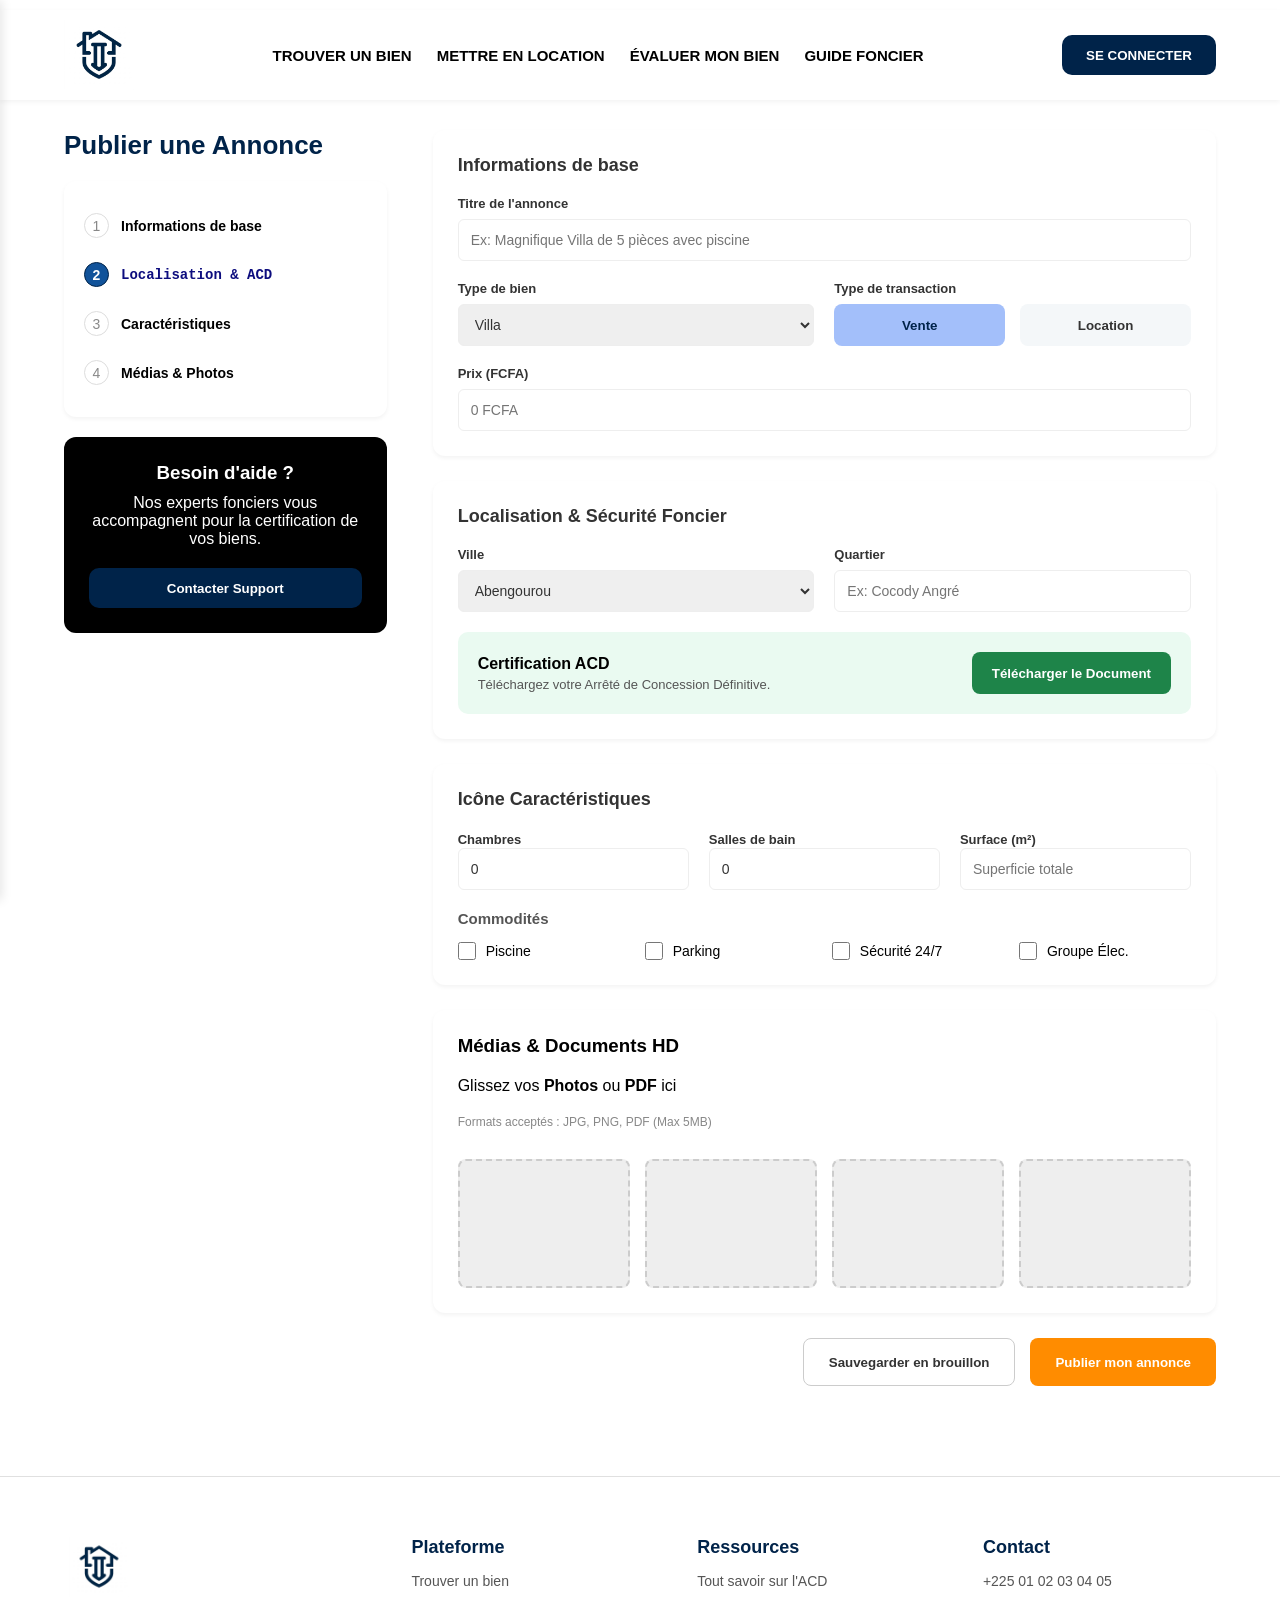
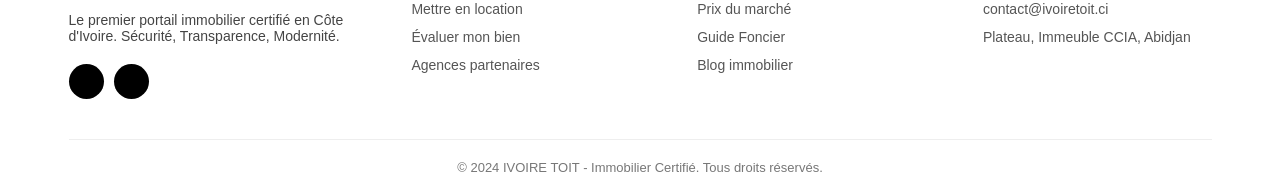
====  Mettre_en _ocation.html @ 715c49f6 "ojgo" ====
<!DOCTYPE html>
<html lang="en">

<head>
    <meta charset="UTF-8">
    <meta name="viewport" content="width=device-width, initial-scale=1.0">
    <title>IVOIRE_IMMO</title>
    <link rel="icon" type="image/png" href="./IMAGE/LOGO.png">
    <link rel="stylesheet" href="./ Mettre_en _ocation.css">
    <link rel="stylesheet" href="https://cdnjs.cloudflare.com/ajax/libs/font-awesome/6.5.1/css/all.min.css">
    <link rel="stylesheet" href="./style.css">
    <link rel="stylesheet" href="https://cdnjs.cloudflare.com/ajax/libs/font-awesome/6.5.1/css/all.min.css">
    <script src="./menu.js"></script>
</head>

<body>
    
   <header>
    <div id="Logo">
        <img src="./IMAGE/LOGO.png" alt="Logo">
    </div>
    

    <div class="nav-bas">
        <h3><a href="./index.html">TROUVER UN BIEN</a></h3>
        <h3><a href="./ Mettre_en _ocation.html" class="active">METTRE EN LOCATION</a></h3>
        <h3><a href="./evaluation.html">ÉVALUER MON BIEN</a></h3>
        <h3><a href="./GUIDE_FONCIER.html">GUIDE FONCIER</a></h3>
    </div>


    <a href="./Connexion.html" id="Connexion">
        <button>SE CONNECTER</button>
    </a>


    <a href="#" id="openBtn" class="burger-icon">
        <span></span>
        <span></span>
        <span></span>
    </a>

  
    <div id="mySidenav" class="sidenav">
        <a id="closeBtn" href="#" class="close">×</a>
        <ul>
            <li><a href="./index.html">TROUVER UN BIEN</a></li>
            <li><a href="./ Mettre_en _ocation.html"  class="active" >METTRE EN LOCATION</a></li>
            <li><a href="./evaluation.html">ÉVALUER MON BIEN</a></li>
            <li><a href="./GUIDE_FONCIER.html">GUIDE FONCIER</a></li>
            <li><a href="./Connexion.html" style="color: #002349; font-weight: bold;">SE CONNECTER</a></li>
        </ul>
            <a href="./Connexion.html" id="Connexion">
            <button>SE CONNECTER</button>
        </a>
    </div>
</header>

<div id="Univer">
    
    <div id="Martin">
        <h1>Publier une Annonce</h1>

        <div class="Bernard">
            <div class="Thomas">
                <span class="cercle">1</span>
                <p>Informations de base</p>
            </div>
            <div class="Thomas actif">
                <span class="cercle">2</span> <samp>Localisation & ACD </samp>
            </div>
            <div class="Thomas">
                <span class="cercle">3</span>
                <p>Caractéristiques</p>
            </div>
            <div class="Thomas">
                <span class="cercle">4</span>
                <p>Médias & Photos</p>
            </div>
        </div>

        <div id="Dubois">
            <h3>Besoin d'aide ?</h3>
            <p>Nos experts fonciers vous accompagnent pour la certification de vos biens.</p>
            <div id="concet">
                <button>Contacter Support</button>
            </div>
        </div>
    </div>

    <div id="Robert">
        <div class="Richard">
            <h2 class="stitre">Informations de base</h2>
            <div class="Durand_DIC">
                <label>Titre de l'annonce</label>
                <input type="text" placeholder="Ex: Magnifique Villa de 5 pièces avec piscine">
            </div>
            <div class="Petit">
                <div class="Durand">
                    <label>Type de bien</label>
                    <select>
                        <option>Villa</option>
                        <option>Appartement</option>
                    </select>
                </div>
                <div class="Durand">
                    <label>Type de transaction</label>
                    <div class="noonno">
                        <a href="" class="unique"><button type="button">Vente</button></a>
                        <a href="" class="hjv"><button type="button">Location</button></a>
                    </div>
                </div>

                <div class="Durand_DIC full-width">
                    <label>Prix (FCFA)</label>
                    <input type="text" placeholder="0 FCFA">
                </div>
            </div>
        </div>


        <div class="juniore">
            <h2 class="sous-titre">Localisation & Sécurité Foncier</h2>
            <div class="Petit">
                <div class="Durand">
                    <label>Ville</label>
                    <select>
                        <option>Abengourou</option>
                        <option>Aboisso</option>
                        <option>Abidjan</option>
                        <option>Adzopé</option>
                        <option>Agboville</option>
                        <option>Ahouabo</option>
                        <option>Bingerville</option>
                        <option>Bloléquin</option>
                        <option>Bondoukou</option>
                        <option>Bonon</option>
                        <option>Bonoua</option>
                        <option>Bouaflé</option>
                        <option>Bouaké</option>
                        <option>Boundiali</option>
                        <option>Buyo</option>
                        <option>Dabou</option>
                        <option>Daloa</option>
                        <option>Danané</option>
                        <option>Duékoué</option>
                        <option>Ferké</option>
                        <option>Gabiadji</option>
                        <option>Gagnoa</option>
                        <option>Grand-Bassam</option>
                        <option>Grand-Béreby</option>
                        <option>Grand-Zattry</option>
                        <option>Guiglo</option>
                        <option>Ivoguhé</option>
                        <option>Korhogo</option>
                        <option>Lakota</option>
                        <option>Man</option>
                        <option>Méagui</option>
                        <option>Okrouyo</option>
                        <option>Oumé</option>
                        <option>Saïoua</option>
                        <option>San-Pédro</option>
                        <option>Séguéla</option>
                        <option>Seitifla</option>
                        <option>Sinfra</option>
                        <option>Soubré</option>
                        <option>Vavoua</option>
                        <option>Yamoussoukro</option>
                        <option>Zouan-Hounien</option>
                    </select>
                </div>
                <div class="Durand">
                    <label>Quartier</label>
                    <input type="text" placeholder="Ex: Cocody Angré">
                </div>
            </div>
            <div id="Moreau">
                <div class="text">
                    <strong>Certification ACD</strong>
                    <p>Téléchargez votre Arrêté de Concession Définitive.</p>
                </div>
                <button class="btn-vert">Télécharger le Document</button>
            </div>
        </div>

        <div class="Bernard_Junior">
            <h2 class="stitre">Icône Caractéristiques</h2>

            <div class="Trio">
                <div class="Durand_Triplet">
                    <label>Chambres</label>
                    <input type="number" value="0">
                </div>
                <div class="Durand_Triplet">
                    <label>Salles de bain</label>
                    <input type="number" value="0">
                </div>
                <div class="Durand_Triplet">
                    <label>Surface (m²)</label>
                    <input type="text" placeholder="Superficie totale">
                </div>
            </div>

            <div class="wilsone">
                <h3>Commodités</h3>
                <div class="Commodites_Grid">
                    <div class="Commodite_Case"><input type="checkbox"> Piscine</div>
                    <div class="Commodite_Case"><input type="checkbox"> Parking</div>
                    <div class="Commodite_Case"><input type="checkbox"> Sécurité 24/7</div>
                    <div class="Commodite_Case"><input type="checkbox"> Groupe Élec.</div>
                </div>
            </div>
        </div>

        <div class="Bernard_flex">
            <h3>Médias & Documents HD</h3>
            <p>Glissez vos <strong>Photos</strong> ou <strong>PDF</strong> ici</p>
            <span>Formats acceptés : JPG, PNG, PDF (Max 5MB)</span>

            <div class="Grille_Photos">
                <label for="file-upload-1" class="Photo_Carre vide">
                    <input type="file" id="file-upload-1" multiple accept="image/*,.pdf" style="display:none;">
                </label>
                <label for="file-upload-2" class="Photo_Carre vide">
                    <input type="file" id="file-upload-2" multiple accept="image/*,.pdf" style="display:none;">
                </label>
                <label for="file-upload-3" class="Photo_Carre vide">
                    <input type="file" id="file-upload-3" multiple accept="image/*,.pdf" style="display:none;">
                </label>
                <label for="file-upload-4" class="Photo_Carre vide">
                    <input type="file" id="file-upload-4" multiple accept="image/*,.pdf" style="display:none;">
                </label>
            </div>
        </div>

        <div id="Roux">
            <button class="Morel Blanc">Sauvegarder en brouillon</button>
            <button class="Morel orange">Publier mon annonce</button>
        </div>
    </div>
</div>

     <footer id="PiedDePage">
        <div class="ConteneurPrincipal">
            <div class="N_guessan_Section">
                <div class="LOGZO">
                    <img src="./IMAGE/LOGO.png" alt="Ivoire Toit">
                </div>
                <p class="Description">Le premier portail immobilier certifié en Côte d'Ivoire. Sécurité, Transparence,
                    Modernité.</p>
                <div class="ReseauxSociaux">
                    <div class="RondSocial"></div>
                    <div class="RondSocial"></div>
                </div>
            </div>

            <div class="Bamba_Colonne">
                <h3>Plateforme</h3>
                <ul>
                    <li>Trouver un bien</li>
                    <li>Mettre en location</li>
                    <li>Évaluer mon bien</li>
                    <li>Agences partenaires</li>
                </ul>
            </div>

            <div class="Diomande_Colonne">
                <h3>Ressources</h3>
                <ul>
                    <li>Tout savoir sur l'ACD</li>
                    <li>Prix du marché</li>
                    <li>Guide Foncier</li>
                    <li>Blog immobilier</li>
                </ul>
            </div>

            <div class="Cisse_Colonne">
                <h3>Contact</h3>
                <ul>
                    <li>+225 01 02 03 04 05</li>
                    <li>contact@ivoiretoit.ci</li>
                    <li>Plateau, Immeuble CCIA, Abidjan</li>
                </ul>
            </div>
        </div>

        <div id="lolar">
            <p>© 2024 IVOIRE TOIT - Immobilier Certifié. Tous droits réservés.</p>
        </div>
    </footer>

</body>
</html>
----  Mettre_en _ocation.css ----
/* --- BASES & RESET --- */
* {
    box-sizing: border-box;
    margin: 0;
    padding: 0;
}

body {
    background-color: #f4f7f9;
    font-family: "Arial", sans-serif;
    min-height: 100vh;
    display: flex;
    flex-direction: column;
}

button {
    cursor: pointer;
    transition: background-color 0.3s ease;
}

/* --- HEADER --- */
header {
    min-height: 90px;
    width: 100%;
    padding: 10px 5%;
    display: flex;
    align-items: center;
    justify-content: space-between;
    background-color: white;
    box-shadow: 0 2px 5px rgba(0, 0, 0, 0.05);
    flex-wrap: wrap;
    gap: 15px;
}

#Logo {
    height: auto;
    width: 80px;
    max-height: 70px;
}

#Logo img {
    height: 100%;
    width: 100%;
    object-fit: contain;
}

.nav-bas {
    display: flex;
    justify-content: center;
    align-items: center;
    gap: 20px;
    flex-wrap: wrap;
}

.nav-bas h3 a {
    text-decoration: none;
    color: #000000;
    font-size: 14px;
    font-weight: 600;
}

#Connexion {
    height: 40px;
    width: 140px;
}

#Connexion button {
    height: 100%;
    width: 100%;
    background-color: #002349;
    color: white;
    border-radius: 10px;
    border: none;
    font-weight: bold;
}

/* --- TEXTES & ANCRES GLOBAL --- */
a {
    text-decoration: none;
}

/* --- MAIN LAYOUT (#Univer) --- */
#Univer {
    display: flex;
    justify-content: space-between;
    width: 90%;
    max-width: 1200px;
    margin: 30px auto;
    gap: 30px;
}

/* --- COLONNE GAUCHE (#Martin) --- */
#Martin {
    width: 28%;
    display: flex;
    flex-direction: column;
    gap: 20px;
}

#Martin h1 {
    font-size: 26px;
    color: #002349;
}

.Bernard {
    width: 100%;
    background-color: white;
    border-radius: 12px;
    padding: 20px;
    box-shadow: 0 2px 4px rgba(0, 0, 0, 0.05);
}

.Thomas {
    padding: 12px 0;
    display: flex;
    align-items: center;
    color: #888;
    font-size: 14px;
}

.Thomas.actif {
    color: #002349;
    font-weight: bold;
}

.Thomas p {
    font-weight: bold;
    color: #000000;
}

.Thomas samp {
    font-weight: bold;
    color: #0d0d7e;
}

.cercle {
    width: 25px;
    height: 25px;
    border: 1px solid #ddd;
    border-radius: 50%;
    display: flex;
    justify-content: center;
    align-items: center;
    margin-right: 12px;
    flex-shrink: 0;
}

.actif .cercle {
    background-color: #11539a;
    color: white;
    border-color: #002349;
}

#Dubois {
    width: 100%;
    background-color: #000000;
    color: white;
    padding: 25px;
    border-radius: 12px;
    text-align: center;
    display: flex;
    flex-direction: column;
    justify-content: center;
    gap: 10px;
}

#concet {
    height: 40px;
    width: 100%;
    margin-top: 10px;
}

#concet button {
    height: 100%;
    width: 100%;
    border-radius: 10px;
    border: none;
    background-color: #002349;
    color: white;
    font-weight: bold;
}

/* --- COLONNE DROITE (#Robert) --- */
#Robert {
    width: 68%;
    display: flex;
    flex-direction: column;
    gap: 25px;
}

.Richard,
.juniore,
.Bernard_Junior,
.Bernard_flex {
    width: 100%;
    background-color: white;
    padding: 25px;
    border-radius: 12px;
    box-shadow: 0 2px 4px rgba(0, 0, 0, 0.05);
    display: flex;
    flex-direction: column;
    gap: 20px;
}

.stitre,
.sous-titre {
    font-size: 18px;
    color: #333;
    font-weight: 600;
}

/* FORMULAIRES & INPUTS */
.Durand_DIC,
.Durand {
    width: 100%;
    display: flex;
    flex-direction: column;
    gap: 8px;
}

.Petit {
    display: grid;
    grid-template-columns: 1fr 1fr;
    gap: 20px;
    width: 100%;
}

.full-width {
    grid-column: span 2;
}

.Durand_DIC label,
.Durand label,
.Durand_Triplet label {
    font-size: 13px;
    font-weight: bold;
    color: #333;
}

.Durand_DIC input,
.Durand input,
.Durand select,
.Durand_Triplet input {
    width: 100%;
    height: 42px;
    padding: 5px 12px;
    border: 1.5px solid #eeeeee;
    border-radius: 6px;
    color: #333;
    font-size: 14px;
    outline: none;
}

/* BOUTONS TRANSACTION (Vente / Location) */
.noonno {
    display: flex;
    gap: 15px;
    width: 100%;
}

.noonno a {
    flex: 1;
}

.noonno button {
    height: 42px;
    width: 100%;
    border: none;
    border-radius: 8px;
    font-weight: bold;
    background-color: #f4f7f9;
    color: #333;
}

.unique button {
    background-color: #a3bffa;
    color: #002349;
}

/* CERTIFICATION ACD SECTION */
#Moreau {
    width: 100%;
    background-color: #eafaf1;
    border-radius: 10px;
    padding: 20px;
    display: flex;
    justify-content: space-between;
    align-items: center;
    gap: 15px;
}

#Moreau .text p {
    font-size: 13px;
    color: #555;
    margin-top: 4px;
}

.btn-vert {
    height: 42px;
    background-color: #1e8449;
    color: white;
    border: none;
    padding: 0 20px;
    border-radius: 8px;
    font-weight: bold;
    white-space: nowrap;
}

/* CARACTÉRISTIQUES (TRIO) & COMMODITÉS */
.Trio {
    display: grid;
    grid-template-columns: repeat(3, 1fr);
    gap: 20px;
    width: 100%;
}

.wilsone {
    display: flex;
    flex-direction: column;
    gap: 15px;
}

.wilsone h3 {
    font-size: 15px;
    color: #555;
    text-align: left;
}

.Commodites_Grid {
    display: grid;
    grid-template-columns: repeat(auto-fit, minmax(130px, 1fr));
    gap: 15px;
    width: 100%;
}

.Commodite_Case {
    display: flex;
    align-items: center;
    gap: 10px;
    font-size: 14px;
}

.Commodite_Case input {
    width: 18px;
    height: 18px;
}

/* MÉDIAS & PHOTOS */
.Bernard_flex span {
    font-size: 12px;
    color: #888;
}

.Grille_Photos {
    display: grid;
    grid-template-columns: repeat(4, 1fr);
    gap: 15px;
    width: 100%;
    margin-top: 10px;
}

.Photo_Carre {
    aspect-ratio: 4 / 3;
    background-color: #7c787820;
    border-radius: 8px;
    border: 2px dashed #ccc;
    cursor: pointer;
}

/* BOUTONS ACTIONS FINALES */
#Roux {
    display: flex;
    justify-content: flex-end;
    gap: 15px;
    width: 100%;
}

.Morel {
    height: 48px;
    padding: 0 25px;
    border-radius: 8px;
    font-weight: bold;
}

.Morel.Blanc {
    background-color: transparent;
    color: #333;
    border: 1px solid #ccc;
}

.Morel.orange {
    background-color: #ff8c00;
    color: white;
    border: none;
}

/* --- FOOTER --- */


/* 
   MEDIA QUERIES (REND LE CODE RESPONSIVE POUR TOUTES LES TAILLES D'ÉCRANS)
  */

@media (max-width: 1024px) {
    #Univer {
        flex-direction: column;
        width: 95%;
    }

    #Martin {
        width: 100%;
    }

    .Bernard {
        display: grid;
        grid-template-columns: repeat(2, 1fr);
        height: auto;
        gap: 10px;
    }

    #Robert {
        width: 100%;
    }

    .ConteneurPrincipal {
        grid-template-columns: repeat(2, 1fr);
    }
}


@media (max-width: 768px) {
    header {
        flex-direction: column;
        text-align: center;
        padding: 15px;
    }

    .nav-bas {
        flex-direction: column;
        gap: 10px;
    }

    .Petit {
        grid-template-columns: 1fr;
    }

    .full-width {
        grid-column: span 1;
    }

    .Bernard {
        grid-template-columns: 1fr;
    }

    #Moreau {
        flex-direction: column;
        text-align: center;
    }

    .btn-vert {
        width: 100%;
    }

    .Trio {
        grid-template-columns: 1fr;
    }

    .Grille_Photos {
        grid-template-columns: repeat(2, 1fr);
    }

    .ConteneurPrincipal {
        grid-template-columns: 1fr;
        text-align: center;
    }

    .ReseauxSociaux {
        justify-content: center;
    }

    #Roux {
        flex-direction: column-reverse;
    }

    .Morel {
        width: 100%;
    }
}

html,
body {
    max-width: 100%;
    overflow-x: hidden;
    position: relative;
}
---- style.css ----
* {
    margin: 0;
    padding: 0;
    box-sizing: border-box;
}

html,
body {
    max-width: 100%;
    overflow-x: hidden;
    position: relative;
    min-height: 100vh;
    background-color: white;
    font-family: Arial, sans-serif;
}

/* --- HEADER --- */
header {
    min-height: 90px;
    width: 100%;
    margin-top: 10px;
    display: flex;
    align-items: center;
    justify-content: space-between;
    padding: 0 5%;
}

#Logo {
    height: 70px;
    width: auto;
}

#Logo img {
    height: 100%;
    width: auto;
}

.nav-bas {
    display: flex;
    justify-content: center;
    align-items: center;
    gap: 25px;
}

.nav-bas h3 a {
    text-decoration: none;
    color: #000000;
    font-size: 15px;
    font-weight: bold;
    transition: color 0.3s;
}


#Connexion {
    width: auto;
}

#Connexion button {
    padding: 12px 24px;
    background-color: #002349;
    color: white;
    border-radius: 10px;
    border: none;
    font-weight: bold;
    cursor: pointer;
}

/* --- STYLE MENU BURGER (Invisible sur PC) --- */
#openBtn {
    display: none;
    text-decoration: none;
}

.sidenav {
    height: 100%;
    width: 250px;
    position: fixed;
    z-index: 999;
    top: 0;
    left: -250px;
    background-color: #f8f9fa;
    padding-top: 60px;
    box-shadow: 2px 0px 10px rgba(0, 0, 0, 0.1);
    transition: left 0.4s ease;
}

.sidenav ul {
    list-style-type: none;
    padding: 0;
    margin: 0;
    display: flex;
    flex-direction: column;
    gap: 0;
}

.sidenav a {
    padding: 15px 32px;
    text-decoration: none;
    font-size: 16px;
    color: #333;
    display: block;
    font-weight: bold;
    transition: 0.3s;
}

.sidenav a:hover {
    color: #d97706;
    background-color: #eee;
}

.sidenav.active {
    left: 0;
  
}

.sidenav .close {
    position: absolute;
    top: 10px;
    right: 20px;
    font-size: 36px;
    color: #000;
    cursor: pointer;
}

.burger-icon span {
    display: block;
    width: 30px;
    height: 4px;
    background-color: #002349;
    margin: 5px 0;
    border-radius: 2px;
    transition: 0.3s;
}

/* --- ACCUEIL --- */
#Acceuil {
    min-height: 600px;
    width: 100%;
    background-image: url('https://images.unsplash.com/photo-1582407947304-fd86f028f716?ixlib=rb-1.2.1&auto=format&fit=crop&w=1350&q=80');
    background-size: cover;
    background-position: center;
    margin-top: 10px;
}

#flexboxi {
    height: 100%;
    min-height: 600px;
    width: 100%;
    background-color: rgba(0, 0, 0, 0.5);
    display: flex;
    flex-direction: column;
    justify-content: center;
    align-items: center;
    color: white;
    text-align: center;
    padding: 20px;
}

#flexboxi h1 {
    font-size: 45px;
    width: 80%;
    max-width: 800px;
    margin-bottom: 20px;
}

#flexboxi p {
    font-size: 19px;
    width: 80%;
    max-width: 600px;
    margin-bottom: 40px;
}

#Barre_Recherche {
    width: 90%;
    max-width: 1100px;
    background-color: white;
    border-radius: 15px;
    display: flex;
    flex-wrap: wrap;
    justify-content: space-around;
    align-items: center;
    padding: 20px;
    gap: 15px;
}

.input_choix,
.Choix {
    width: 22%;
    min-width: 160px;
    display: flex;
    flex-direction: column;
    justify-content: center;
    text-align: left;
}

.input_choix label,
.Choix label {
    color: #000b1a;
    font-size: 12px;
    font-weight: bold;
    margin-bottom: 5px;
}

.input_choix select,
.Choix select,
.Choix input {
    font-size: 15px;
    font-weight: bold;
    color: #002349;
    border: none;
    outline: none;
    background: none;
    width: 100%;
    padding: 5px 0;
}

#Bouton-Recherche {
    width: 15%;
    min-width: 140px;
    height: 45px;
}

#Bouton-Recherche button {
    height: 100%;
    width: 100%;
    background-color: #000b1a;
    color: white;
    border: none;
    border-radius: 10px;
    cursor: pointer;
    font-weight: bold;
    font-size: 15px;
}

#Bouton-Recherche button:hover {
    background-color: #002349;
}

/* --- SECTION CONFIANCE --- */
#Section_li {
    width: 100%;
    padding: 60px 5%;
    background-color: #f9fafb;
    display: flex;
    flex-direction: column;
    align-items: center;
}

#Con_TEXTE {
    width: 100%;
    max-width: 700px;
    text-align: center;
    margin-bottom: 40px;
}

#Con_TEXTE h2 {
    font-size: 32px;
    color: #111827;
    margin-bottom: 15px;
}

#Con_TEXTE p {
    font-size: 16px;
    color: #6b7280;
    line-height: 1.5;
}

#LE_Cards {
    width: 100%;
    max-width: 1200px;
    display: flex;
    flex-wrap: wrap;
    justify-content: center;
    gap: 30px;
}

.page_texte {
    min-height: 280px;
    width: 30%;
    min-width: 280px;
    background-color: white;
    border-radius: 20px;
    display: flex;
    flex-direction: column;
    justify-content: center;
    padding: 30px;
    box-shadow: 0 4px 6px -1px rgba(0, 0, 0, 0.1);
}

.Icone {
    height: 60px;
    width: 60px;
    border-radius: 50%;
    display: flex;
    justify-content: center;
    align-items: center;
    font-size: 24px;
    background-color: #0023491a;
    color: #002349;
}

.page_texte h3 {
    font-size: 36px;
    color: #111827;
    margin-top: 12px;
}

.page_texte h4 {
    font-size: 18px;
    margin: 10px 0;
    color: #111827;
}

.page_texte p {
    font-size: 14px;
    color: #6b7280;
}

/* --- SECTION ANNONCES --- */
#Annonces {
    width: 100%;
    padding: 60px 5%;
    display: flex;
    flex-direction: column;
    align-items: center;
}

#Annonces_TEXTE {
    width: 100%;
    max-width: 1200px;
    display: flex;
    justify-content: space-between;
    align-items: center;
    margin-bottom: 40px;
    flex-wrap: wrap;
    gap: 15px;
}

#Textes-Entete h2 {
    font-size: 32px;
    margin-bottom: 5px;
}

#Textes-Entete p {
    font-size: 16px;
    color: #666;
}

#Lien-Catalogue {
    font-size: 14px;
    color: #333;
    text-decoration: none;
    font-weight: bold;
}

#box_Annonces {
    width: 100%;
    max-width: 1200px;
    display: flex;
    flex-wrap: wrap;
    justify-content: center;
    gap: 30px;
}

.Grand_box {
    width: 31%;
    min-width: 300px;
    border-radius: 18px;
    display: flex;
    flex-direction: column;
    background-color: white;
    box-shadow: rgba(149, 157, 165, 0.2) 0px 8px 24px;
    overflow: hidden;
}

.Image_fix {
    height: 220px;
    width: 100%;
    position: relative;
}

.Image_fix img {
    height: 100%;
    width: 100%;
    object-fit: cover;
}

.acteur-Tag {
    position: absolute;
    top: 15px;
    left: 15px;
    background-color: white;
    padding: 5px 12px;
    border-radius: 8px;
    font-size: 10px;
    font-weight: bold;
    z-index: 2;
}

.filtre-ACD {
    position: absolute;
    top: 15px;
    right: 15px;
    background-color: #065f46;
    color: #d1fae5;
    padding: 5px 12px;
    border-radius: 8px;
    font-size: 10px;
    font-weight: bold;
    z-index: 2;
}

.Infos-text {
    padding: 20px;
    display: flex;
    flex-direction: column;
}

.TEXTETE h3 {
    font-size: 18px;
    color: #111827;
}

.Localisation {
    font-size: 14px;
    color: #555;
    margin: 10px 0;
}

.detaille {
    display: flex;
    flex-wrap: wrap;
    gap: 10px;
    font-size: 13px;
    color: #666;
    border-bottom: 1px solid #eee;
    padding-bottom: 15px;
    margin-bottom: 15px;
}

.info {
    display: flex;
    align-items: center;
    justify-content: space-between;
    gap: 10px;
}

.Prix {
    font-size: 18px;
    font-weight: bold;
    color: #002349;
}

.Prix small {
    font-size: 10px;
    color: #666;
}

.Btn-Consulter {
    padding: 10px 15px;
    background-color: #000b1a;
    color: white;
    text-decoration: none;
    border-radius: 8px;
    font-weight: bold;
    font-size: 13px;
    text-align: center;
    transition: background-color 0.3s;
}

.Btn-Consulter:hover {
    background-color: #002349;
}

#N_guessan {
    width: 90%;
    max-width: 1000px;
    background-color: #010101;
    display: flex;
    justify-content: center;
    align-items: center;
    border-radius: 15px;
    color: white;
    text-align: center;
    margin: 40px auto;
    padding: 40px 20px;
}

.Bamba {
    width: 100%;
    max-width: 800px;
    display: flex;
    flex-direction: column;
    align-items: center;
}

.Diomande {
    font-size: 32px;
    margin-bottom: 15px;
}

.Doumbia {
    width: 100%;
    max-width: 650px;
    font-size: 16px;
    line-height: 1.6;
    margin-bottom: 30px;
    color: #ccc;
}

.Cisse {
    width: 100%;
    display: flex;
    flex-wrap: wrap;
    justify-content: center;
    gap: 15px;
}

#Diarrassouba {
    padding: 15px 25px;
    background-color: #d97706;
    color: white;
    border: none;
    border-radius: 12px;
    cursor: pointer;
    font-weight: bold;
    font-size: 14px;
    transition: background 0.3s;
}

#Dosso {
    padding: 15px 25px;
    background-color: transparent;
    color: white;
    border: 1px solid rgba(255, 255, 255, 0.5);
    border-radius: 12px;
    font-size: 14px;
    cursor: pointer;
    transition: background 0.3s;
}



#Dosso:hover {
    background-color: rgba(255, 255, 255, 0.1);
}

/* --- FOOTER --- */
#PiedDePage {
    width: 100%;
    background-color: #FFFFFF;
    color: #000000;
    display: flex;
    flex-direction: column;
    align-items: center;
    border-top: 1px solid #E0E0E0;
    margin-top: 60px;
    padding: 60px 5px 20px 5px;
}

.ConteneurPrincipal {
    width: 90%;
    max-width: 1200px;
    display: flex;
    flex-wrap: wrap;
    justify-content: space-between;
    gap: 40px;
    margin-bottom: 40px;
}

.N_guessan_Section {
    width: 25%;
    min-width: 250px;
}

.LOGZO {
    height: 60px;
    margin-bottom: 15px;
}

.LOGZO img {
    height: 100%;
}

.Description {
    font-size: 14px;
    margin-bottom: 20px;
    color: #444;
}

.ReseauxSociaux {
    display: flex;
    gap: 10px;
}

.RondSocial {
    height: 35px;
    width: 35px;
    background-color: #000000;
    border-radius: 50%;
}

.Bamba_Colonne,
.Diomande_Colonne,
.Cisse_Colonne {
    width: 20%;
    min-width: 180px;
    display: flex;
    flex-direction: column;
    gap: 15px;
}

.Bamba_Colonne h3,
.Diomande_Colonne h3,
.Cisse_Colonne h3 {
    font-size: 18px;
    color: #002349;
}

.Bamba_Colonne ul,
.Diomande_Colonne ul,
.Cisse_Colonne ul {
    list-style: none;
    display: flex;
    flex-direction: column;
    gap: 12px;
}

.Bamba_Colonne ul li,
.Diomande_Colonne ul li,
.Cisse_Colonne ul li {
    font-size: 14px;
    color: #555;
    cursor: pointer;
}



#lolar {
    width: 90%;
    max-width: 1200px;
    border-top: 1px solid #EEEEEE;
    padding-top: 20px;
    text-align: center;
}

#lolar p {
    font-size: 13px;
    color: #777;
}

/* --- MEDIA QUERIES --- */
@media screen and (max-width: 1024px) {
    .nav-bas {
        gap: 15px;
    }

    .nav-bas h3 a {
        font-size: 13px;
    }

    .Grand_box {
        width: 45%;
    }
}

@media screen and (max-width: 768px) {
    header {
        flex-direction: row;
        justify-content: space-between;
        padding: 15px 5%;
    }

    .nav-bas,
    #Connexion {
        display: none !important;

    }

    #openBtn {
        display: block;

    }

    #flexboxi h1 {
        font-size: 32px;
    }

    #Barre_Recherche {
        flex-direction: column;
        align-items: stretch;
    }

    .input_choix,
    .Choix,
    #Bouton-Recherche {
        width: 100%;
    }

    .page_texte {
        width: 100%;
    }

    .Grand_box {
        width: 100%;
    }

    .ConteneurPrincipal {
        flex-direction: column;
        align-items: center;
        text-align: center;
    }

    .N_guessan_Section,
    .Bamba_Colonne,
    .Diomande_Colonne,
    .Cisse_Colonne {
        width: 100%;
        align-items: center;
    }

    .ReseauxSociaux {
        justify-content: center;
    }
}

@media screen and (max-width: 480px) {
    #flexboxi h1 {
        font-size: 26px;
    }

    .Diomande {
        font-size: 24px;
    }

    .Doumbia {
        font-size: 14px;
    }

    #Annonces_TEXTE {
        flex-direction: column;
        align-items: flex-start;
    }
}
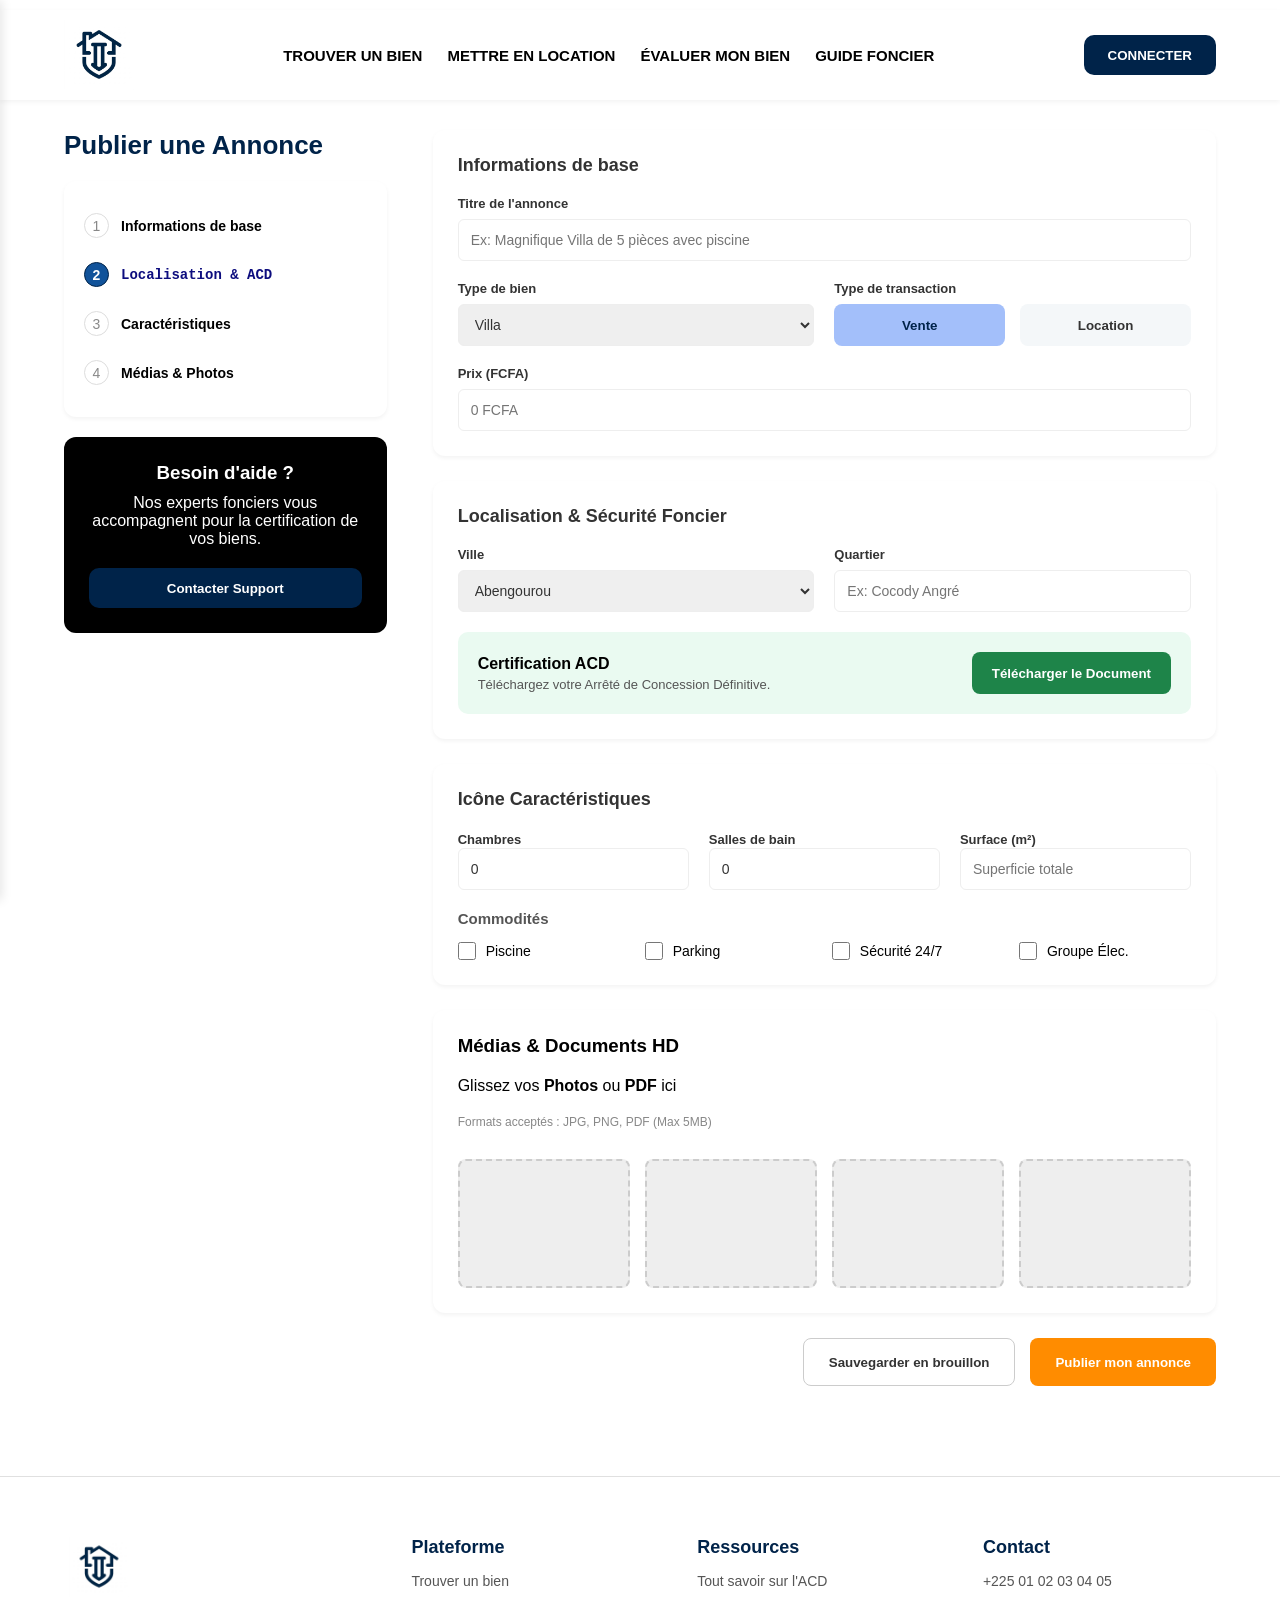
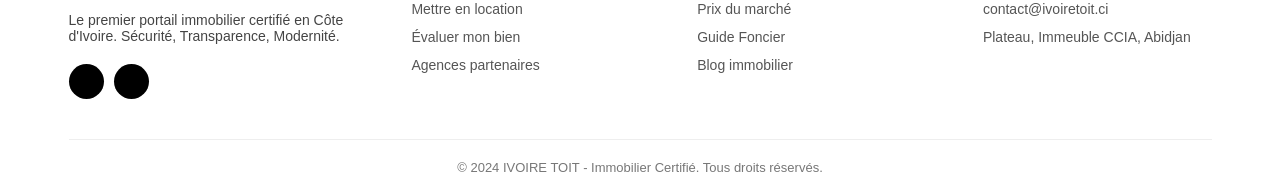
==== commit 875a1161: "oug" ====
--- a/ Mettre_en _ocation.html
+++ b/ Mettre_en _ocation.html
@@ -11,6 +11,7 @@
     <link rel="stylesheet" href="./style.css">
     <link rel="stylesheet" href="https://cdnjs.cloudflare.com/ajax/libs/font-awesome/6.5.1/css/all.min.css">
     <script src="./menu.js"></script>
+    <meta name="google-site-verification" content="sCwYyNuKj-NFI8PXNUrdHZATUU22gx-UyauRZFLc5jA" />
 </head>
 
 <body>
@@ -29,8 +30,8 @@
     </div>
 
 
-    <a href="./Connexion.html" id="Connexion">
-        <button>SE CONNECTER</button>
+    <a href="./SECONNECTER.html" id="Connexion">
+        <button>CONNECTER</button>
     </a>
 
 
@@ -48,9 +49,9 @@
             <li><a href="./ Mettre_en _ocation.html"  class="active" >METTRE EN LOCATION</a></li>
             <li><a href="./evaluation.html">ÉVALUER MON BIEN</a></li>
             <li><a href="./GUIDE_FONCIER.html">GUIDE FONCIER</a></li>
-            <li><a href="./Connexion.html" style="color: #002349; font-weight: bold;">SE CONNECTER</a></li>
+            <li><a href="./SECONNECTER.html" style="color: #002349; font-weight: bold;">CONNECTER</a></li>
         </ul>
-            <a href="./Connexion.html" id="Connexion">
+            <a href="./SECONNECTER.html" id="Connexion">
             <button>SE CONNECTER</button>
         </a>
     </div>
--- a/style.css
+++ b/style.css
@@ -104,7 +104,6 @@
 }
 
 .sidenav a:hover {
-    color: #d97706;
     background-color: #eee;
 }
 
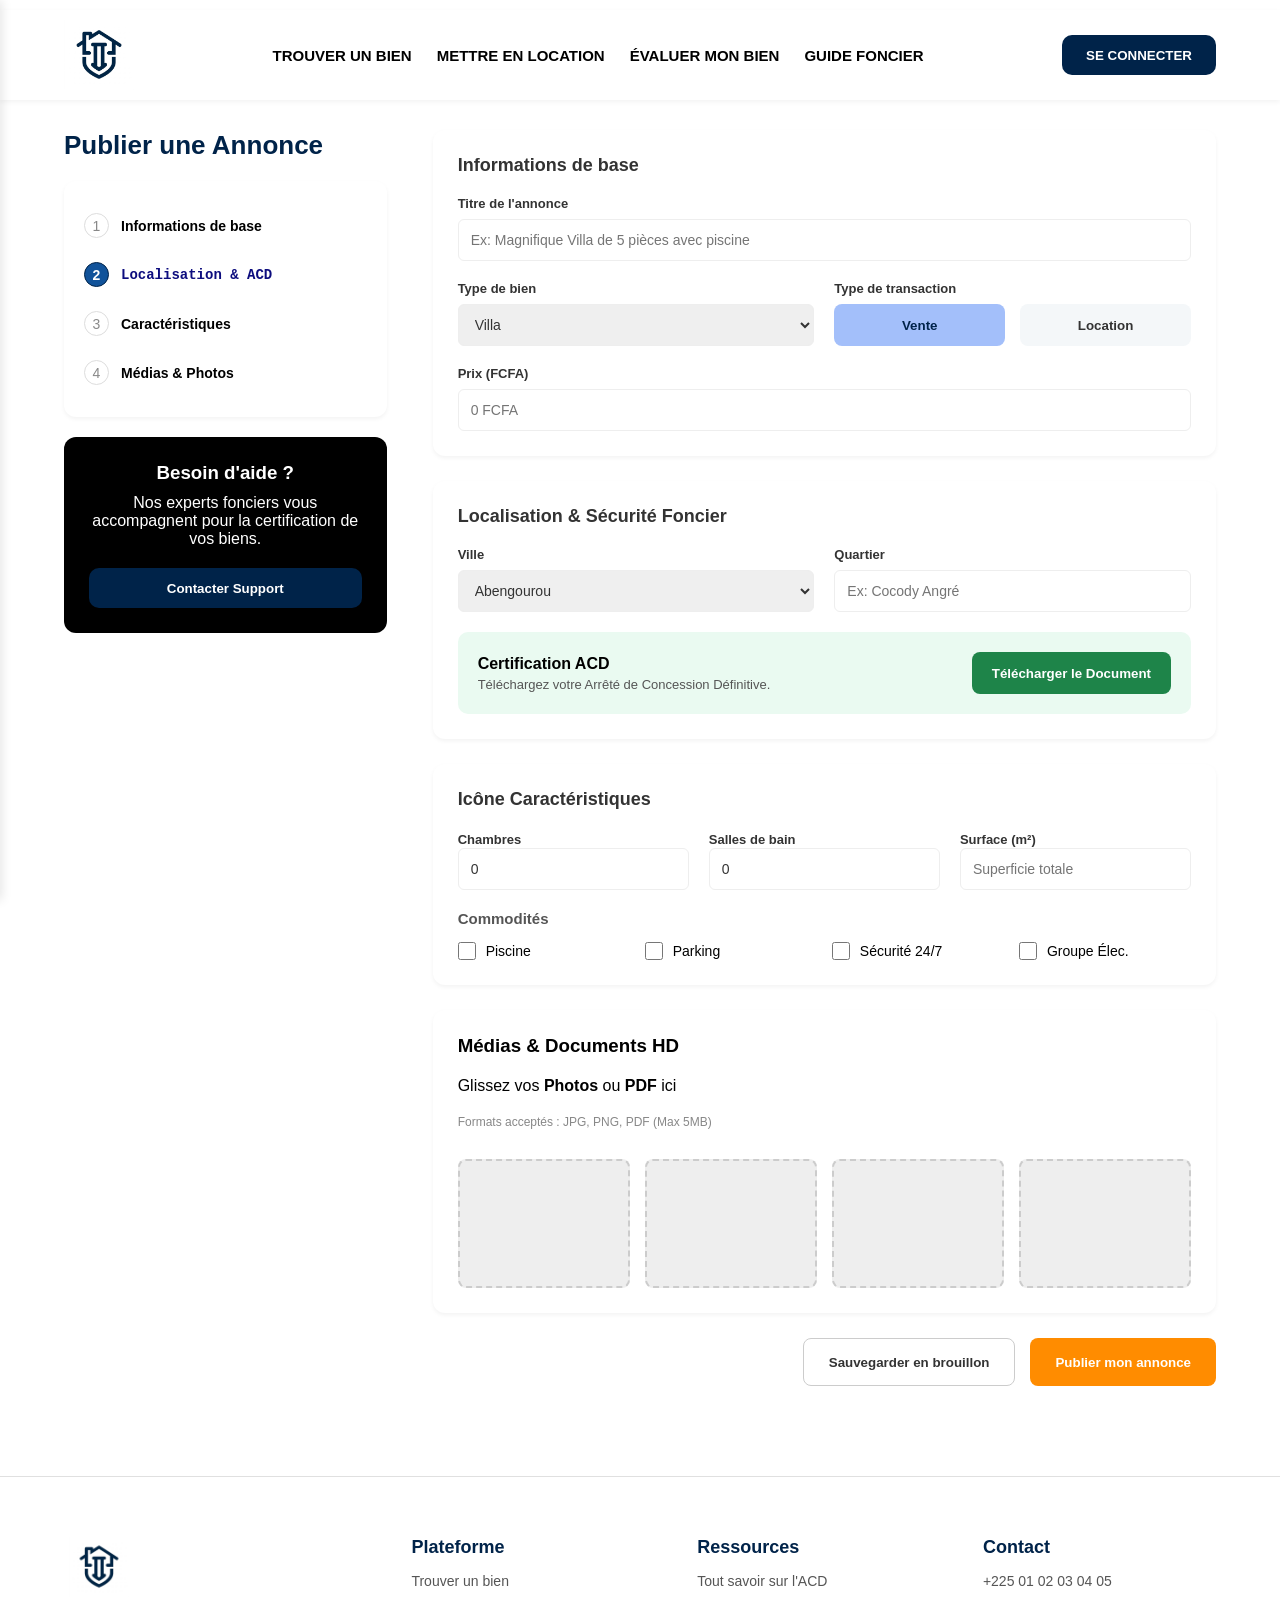
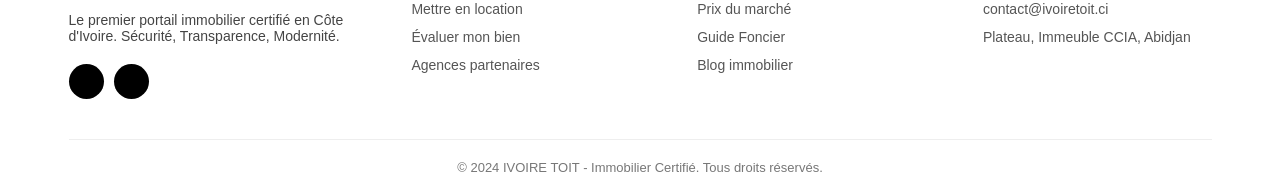
==== commit 7c42c180: "modifications sur la page de connexion" ====
--- a/ Mettre_en _ocation.html
+++ b/ Mettre_en _ocation.html
@@ -31,7 +31,7 @@
 
 
     <a href="./SECONNECTER.html" id="Connexion">
-        <button>CONNECTER</button>
+        <button>SE CONNECTER</button>
     </a>
 
 
@@ -49,7 +49,7 @@
             <li><a href="./ Mettre_en _ocation.html"  class="active" >METTRE EN LOCATION</a></li>
             <li><a href="./evaluation.html">ÉVALUER MON BIEN</a></li>
             <li><a href="./GUIDE_FONCIER.html">GUIDE FONCIER</a></li>
-            <li><a href="./SECONNECTER.html" style="color: #002349; font-weight: bold;">CONNECTER</a></li>
+            <li><a href="./SECONNECTER.html" style="color: #002349; font-weight: bold;">SE CONNECTER</a></li>
         </ul>
             <a href="./SECONNECTER.html" id="Connexion">
             <button>SE CONNECTER</button>
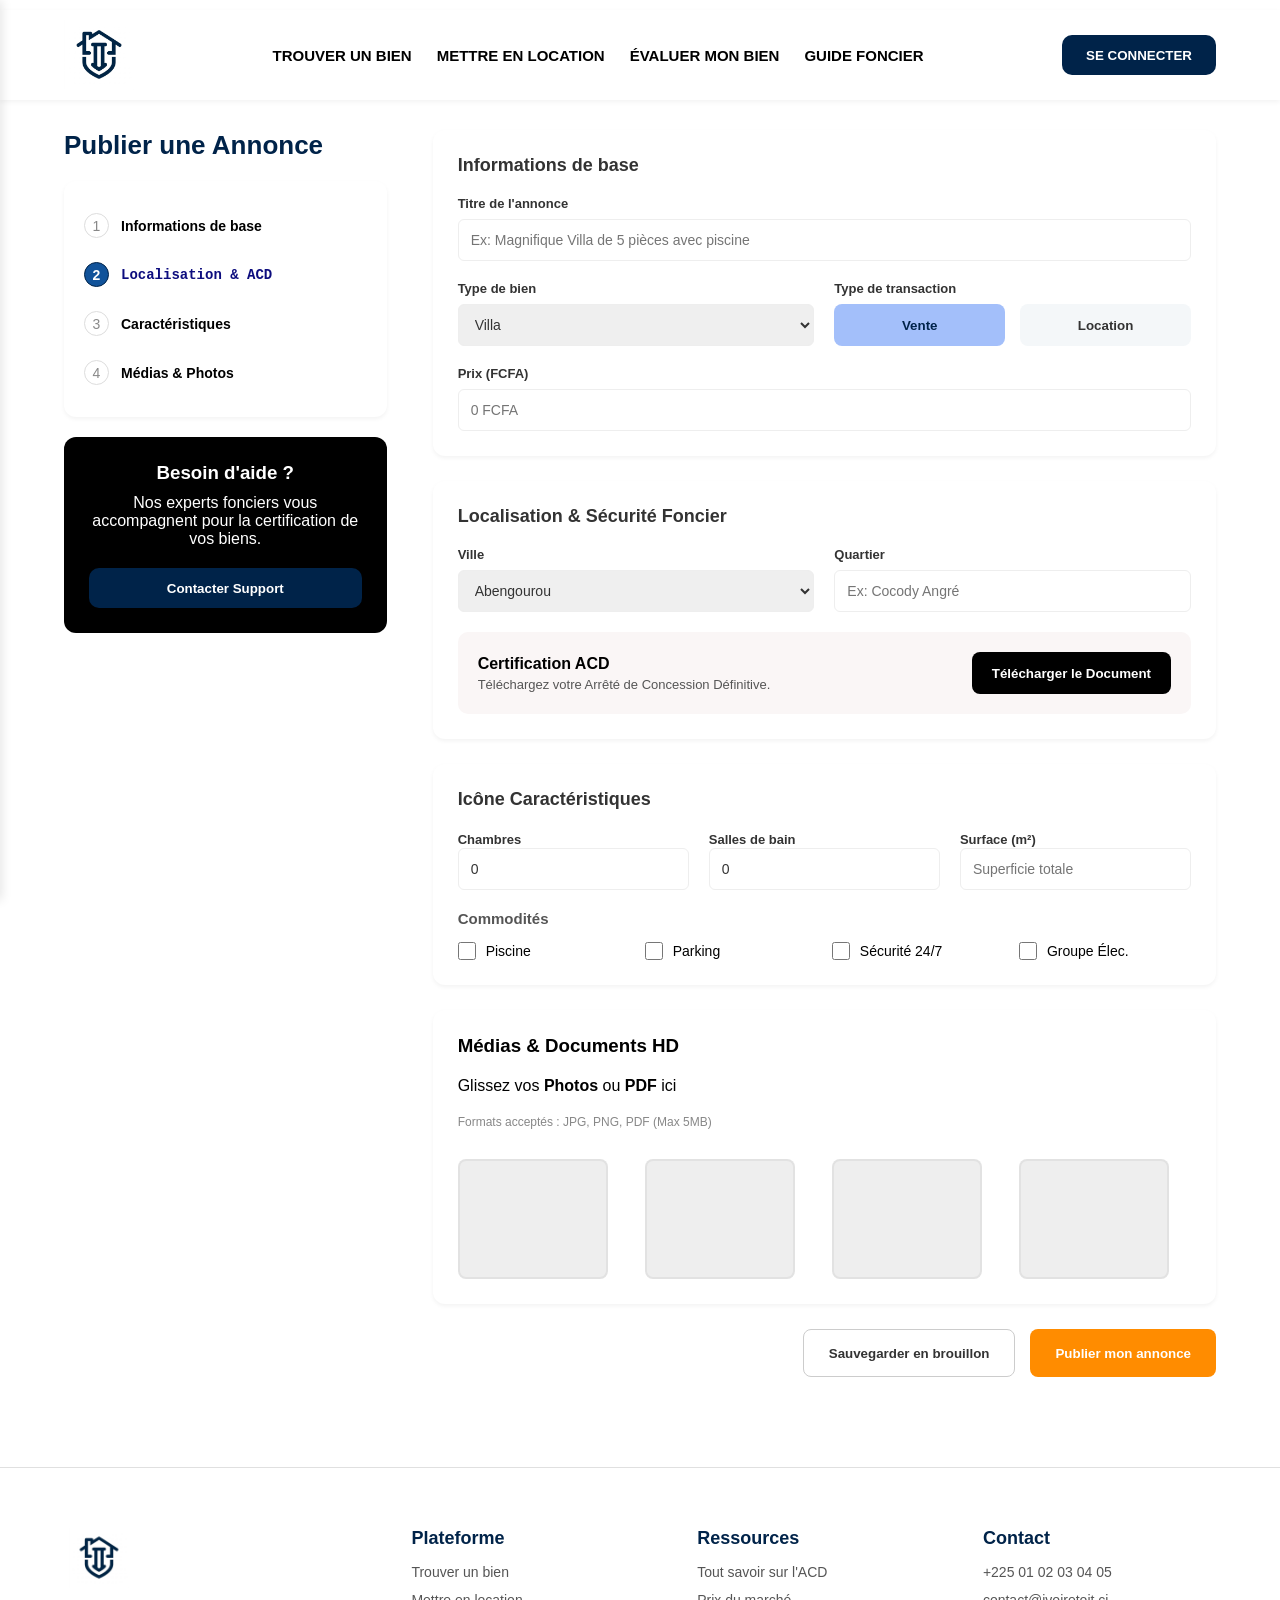
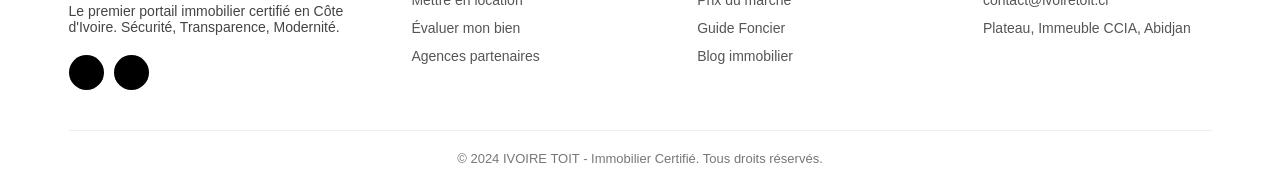
==== commit 5192f7fc: "modification sur le titre des tout mes page" ====
--- a/ Mettre_en _ocation.html
+++ b/ Mettre_en _ocation.html
@@ -4,7 +4,7 @@
 <head>
     <meta charset="UTF-8">
     <meta name="viewport" content="width=device-width, initial-scale=1.0">
-    <title>IVOIRE_IMMO</title>
+    <title>GESTION-IMMOBILIÈRE</title>
     <link rel="icon" type="image/png" href="./IMAGE/LOGO.png">
     <link rel="stylesheet" href="./ Mettre_en _ocation.css">
     <link rel="stylesheet" href="https://cdnjs.cloudflare.com/ajax/libs/font-awesome/6.5.1/css/all.min.css">
--- a/ Mettre_en _ocation.css
+++ b/ Mettre_en _ocation.css
@@ -280,7 +280,7 @@
 /* CERTIFICATION ACD SECTION */
 #Moreau {
     width: 100%;
-    background-color: #eafaf1;
+    background-color: #faf6f6;
     border-radius: 10px;
     padding: 20px;
     display: flex;
@@ -297,7 +297,7 @@
 
 .btn-vert {
     height: 42px;
-    background-color: #1e8449;
+    background-color: #000000;
     color: white;
     border: none;
     padding: 0 20px;
@@ -360,10 +360,11 @@
 }
 
 .Photo_Carre {
-    aspect-ratio: 4 / 3;
+    height: 120px;
+    width: 150px;
     background-color: #7c787820;
     border-radius: 8px;
-    border: 2px dashed #ccc;
+    border: 2px solid #cccccc5d;
     cursor: pointer;
 }
 
